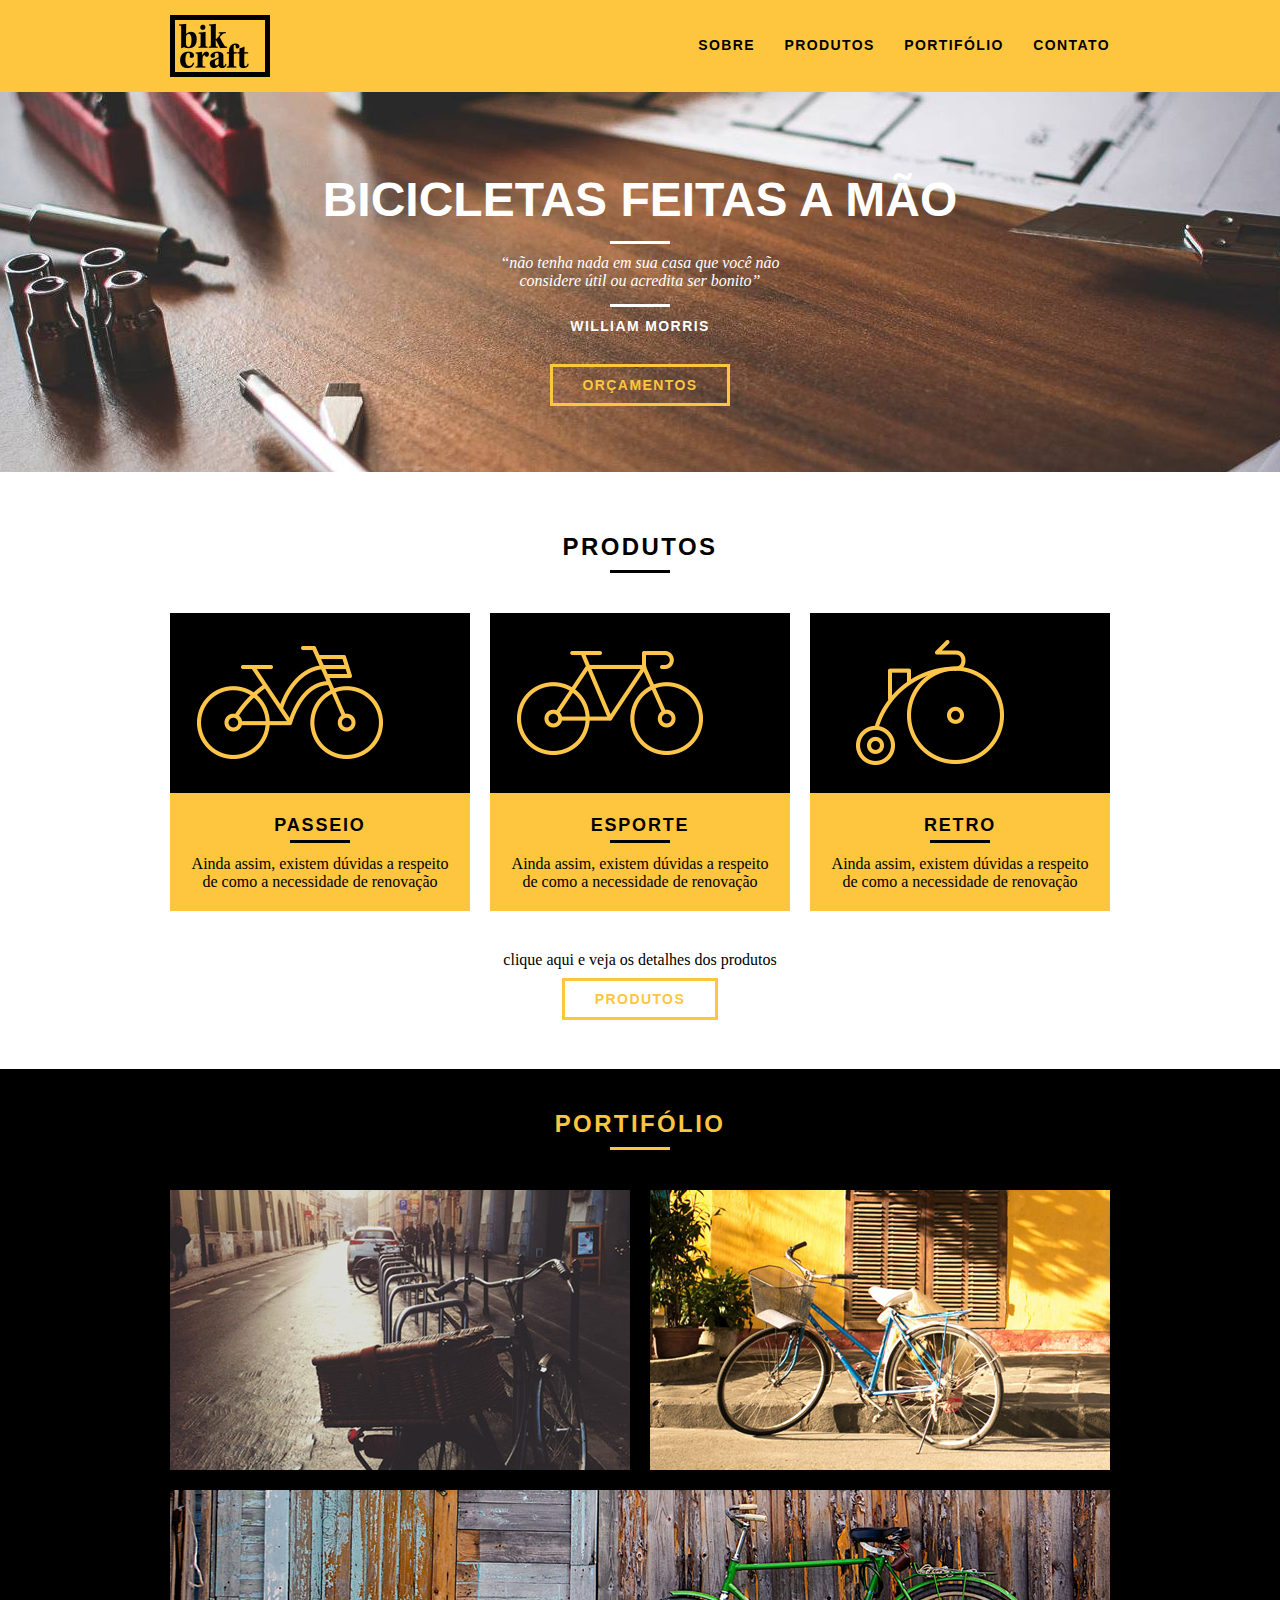
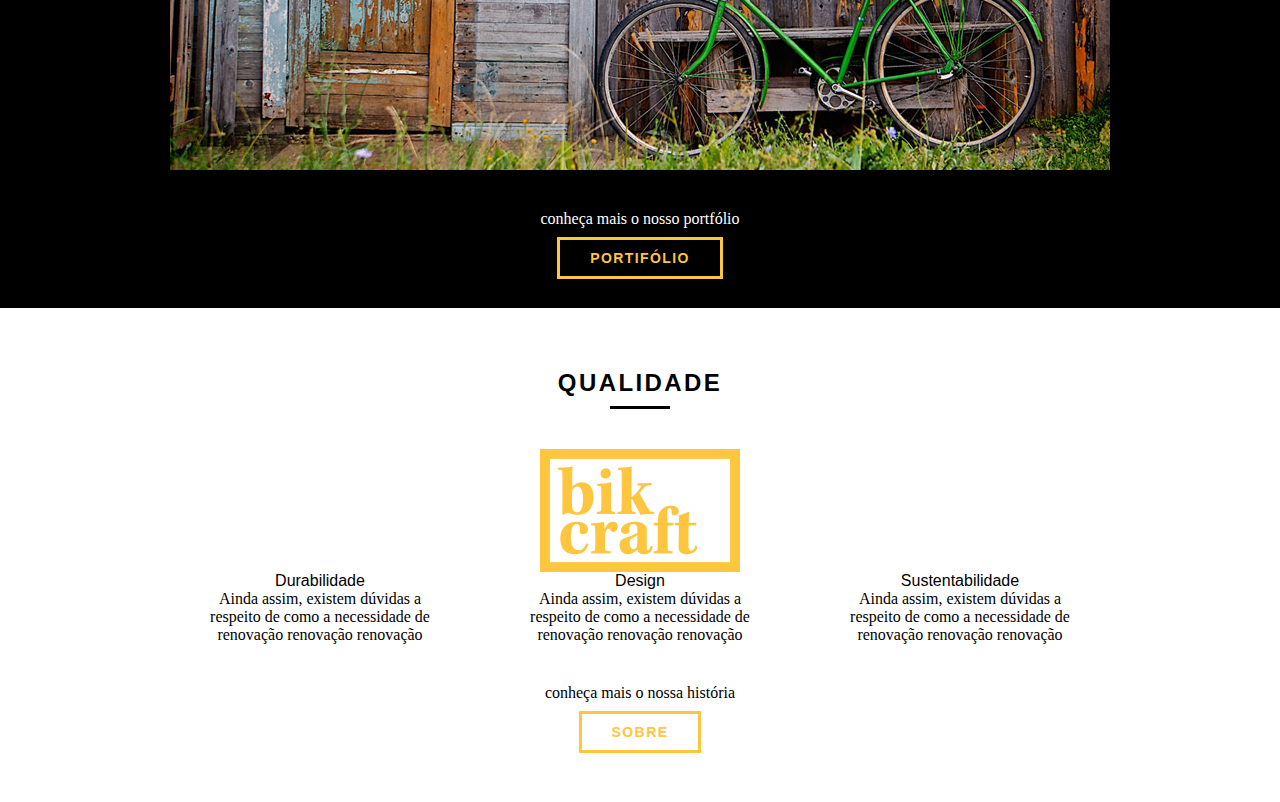
==== web/index.html @ 1501a3a7 "Primeira Coisa" ====
<!DOCTYPE html>
<html lang="pt-br">
	<head>
		<meta charset="utf-8">
		<title>Bikcraft</title>
		<link rel="stylesheet" href="css/normalize.css">
		<link rel="stylesheet" href="css/style.css">
		<link rel="stylesheet" href="css/reset.css">
		<link rel="stylesheet" href="css/grid.css">
	</head>
	<body>
		
		<header class="header">
			<div class="container">
				<a href="index.html" class="grid-4">
					<img src="img/bikcraft.png" alt="Bikcraft">
				</a>
				<nav class="grid-12 header_menu">
					<ul>
						<li><a href="sobre.html">Sobre</a></li>
						<li><a href="produtos.html">Produtos</a></li>
						<li><a href="portifolio.html">Portifólio</a></li>
						<li><a href="contato.html">Contato</a></li>
					</ul>
				</nav>
			</div>
		</header>

		<section class="introducao">  

			<div class="container">
				<h1>Bicicletas Feitas a Mão</h1>
				<blockquote class="quote-externo">
					<p>“não tenha nada em sua casa que você não considere útil ou acredita ser bonito”</p>
					<cite>WILLIAM MORRIS</cite>
				</blockquote>
				<a href="produtos.html" class="btn">Orçamentos</a>
			</div>
		</section>

		<section class="produtos">
			<div class="container">
			<h2 class="subtitulo">Produtos</h2>
			<ul class="produtos_lista">
				
				<li class="grid-1-3">
					<div class="produtos_icone">
						<img src="img/produtos/passeio.png" alt="Bikcraft Passeio">
					</div>
					<h3>Passeio</h3>
					<p>Ainda assim, existem dúvidas a respeito de como a necessidade de renovação</p>
				</li>
			
				<li class="grid-1-3">
					<div class="produtos_icone">
						<img src="img/produtos/esporte.png" alt="Bikcraft Esporte">
					</div>
					<h3>Esporte</h3>
					<p>Ainda assim, existem dúvidas a respeito de como a necessidade de renovação</p>
				</li>

				<li class="grid-1-3">
					<div class="produtos_icone">
						<img src="img/produtos/retro.png" alt="Bikcraft Retro">
					</div>
					<h3>Retro</h3>
					<p>Ainda assim, existem dúvidas a respeito de como a necessidade de renovação</p>
				</li>

			</ul>

			<div class="call">
				<p>clique aqui e veja os detalhes dos produtos</p>
				<a href="produtos.html" class="btn btn-preto">produtos</a>
			</div>

			</div>
		</section>
		<!-- Fecha Produto -->

		<section class="portfolio">
			<div class="container">
				<h2 class="subtitulo">Portifólio</h2>
				<ul class="portfolio_lista">
					<li class="grid-8"><img src="img/portfolio/retro.jpg" alt="Bicicleta Retro"></li>
					<li class="grid-8"><img src="img/portfolio/passeio.jpg" alt="Bicicleta Passeio"></li>
					<li class="grid-16"><img src="img/portfolio/esporte.jpg" alt="Bicicleta Esporte"></li>
				</ul>
				<div class="call">
					<p>conheça mais o nosso portfólio</p>
					<a href="portfolio.html" class="btn">Portifólio</a>
				</div>
			</div>
		</section>

		<section class="qualidade">
			<div class="container">
				<h2 class="subtitulo">Qualidade</h2>
				<img src="img/bikcraft-qualidade.png" alt="Bikcraft">
				<ul class="qualidade_lista">
					<li class="grid-1-3">
						<h3>Durabilidade</h3>
						<p>Ainda assim, existem dúvidas a respeito de como a necessidade de renovação renovação renovação</p>
					</li>
					<li class="grid-1-3">
						<h3>Design</h3>
						<p>Ainda assim, existem dúvidas a respeito de como a necessidade de renovação renovação renovação</p>
					</li>
					<li class="grid-1-3">
						<h3>Sustentabilidade</h3>
						<p>Ainda assim, existem dúvidas a respeito de como a necessidade de renovação renovação renovação</p>
					</li>
				</ul>
				<div class="call">
					<p>conheça mais o nossa história</p>
					<a href="sobre.html" class="btn btn-preto">Sobre</a>
				</div>
			</div>
		</section>

	</body>
</html>
---- web/css/style.css ----
/* Estilos Gerias*/

body{
	font-family: Arial, Helvetica, sans-serif;
}

p{
	font-family: Georgia, "Times New Roman", serif;
	font-size: 14px;
}

img {
	display: block;
}

.btn{
	border: 3px solid #fec63e;
	padding: 10px 30px; /* espaçamento */
	color: #fec63e;
	font-size: 14px;
	line-height: 20px;
	text-transform: uppercase;
	font-weight: bold;
	letter-spacing: .1em;
}

.btn:hover{
	color: white;
	border-color: white;
}

.btn.btn-preto:hover{
	color: #000;
	border-color: #000;
}

.subtitulo{
	font-size: 24px;
	line-height: 30px;
	font-weight: bold;
	letter-spacing: .1em;
	color: #000;
	text-transform: uppercase;
	text-align: center;
	margin-bottom: 40px;
}

.subtitulo:after {
	content: "";
	display: block;
	width: 60px;
	height: 3px;
	background: #000;
	margin: 8px auto;
}

/* Header*/

.header{
	position: fixed;
	width: 100%;
	top: 0;
	background: #fec63e; /* Amarelo  */
	padding: 15px 0;
	z-index: 10;

}

.header_menu{

	text-align: right;
	margin

}

.header_menu ul li{

	display: inline-block;
	margin-left: 25px;
	margin-top: 20px;

}

.header_menu ul li a{
	color: #000;
	font-weight: bold;
	text-transform: uppercase;
	letter-spacing: .1em;
	font-size: 14px;
	line-height: 20px;
	padding: 10px 0;

}
 .header_menu ul li a:hover{

 	color: #fff;
 }

/* Introdução*/

.introducao{
	width: 100%;
	height: 380px;
	background: url("../img/bg.jpg") no-repeat center; /* dois pontos e uma barra, volta uma pasta de um de vc esta */
	background-size: cover;
	margin-top: 92px;
	text-align: center;
	padding: 80px;
}

.introducao h1{

	font-size: 48px;
	color: #fff;
	font-weight: bold;
	text-transform: uppercase;

}

/* o ponto serve para conversar com uma classe criada no html*/
.quote-externo{

	max-width: 320px;
	margin: 0 auto;
	margin-bottom: 40px;
	color: white;

}

.quote-externo p{
	font-style: italic;

}
.quote-externo p:before, .quote-externo p:after {
	content: "";
	display: block;
	width: 60px;
	height: 3px;
	background: white;
	margin: 14px auto 10px auto;

}

.quote-externo cite{
	font-style: normal;
	font-weight: bold;
	font-size: 14px;
	letter-spacing: .1em;
	
}

.introducao .btn{
	margin-top: 40px;
}

/* Produtos */

.produtos {
	padding: 60px 0; 
}

.produtos_lista li{
	background:#fec63e;
	text-align: center;
}

.produtos_lista li h3{
	font-weight: bold;
	font-size: 18px;
	line-height: 25px;
	text-transform: uppercase;
	letter-spacing: .1em;
	margin-top: 20px;
}

.produtos_lista li h3:after{
	content: "";
	display: block;
	width: 60px;
	height: 3px;
	background: #000;
	margin: 2px auto;
}

.produtos_lista li p{
	padding: 10px 20px 20px 20px
	;
}

.produtos_icone{
	background: #000;
	padding: 20px;
}

.call{
	padding-top: 40px;
	text-align: center;
	clear: both;
}

.call p {
	margin-bottom: 20px;
}


/*	Portifólio */

.portfolio{
	width: 100%;
	background: #000;
	padding: 40px 0; 
}

.portfolio .subtitulo{
	color: #fec63e;
}

.portfolio .subtitulo:after{
	content: "";
	display: block;
	width: 60px;
	height: 3px;
	background: #fec63e;
	margin: 8px auto;
}

.portfolio_lista li:last-child{
	margin-top: 20px;
}

.portfolio .call p{
	color: #fff; 
}


/*	Qualidade */

.qualidade {
	padding: 60px 0;
}

.qualidade img{
	margin: 0 auto;
}

.qualidade_lista li{
	text-align: center;
	padding: 0 40px;
}
---- web/css/grid.css ----
*, *:before, *:after {
  -webkit-box-sizing: border-box; 
  -moz-box-sizing: border-box; 
  box-sizing: border-box;
}

.container {
	width: 960px;
	margin: 0 auto;
	padding: 0px;
	position: relative;
}

.container:after, .container:before {
	content: " ";
	display: table;
}

.container:after {
	clear: both;
}

.grid-1, .grid-2, .grid-3, .grid-4, .grid-5, .grid-6, .grid-7, .grid-8, .grid-9, .grid-10, .grid-11, .grid-12, .grid-13, .grid-14, .grid-15, .grid-16, .grid-1-3 {
	float: left;
	margin-left: 10px;
	margin-right: 10px;
}

.grid-1 	{width: 40px;}
.grid-2 	{width: 100px;}
.grid-3 	{width: 160px;}
.grid-4 	{width: 220px;}
.grid-5 	{width: 280px;}
.grid-6 	{width: 340px;}
.grid-7 	{width: 400px;}
.grid-8 	{width: 460px;}
.grid-9 	{width: 520px;}
.grid-10 	{width: 580px;}
.grid-11 	{width: 640px;}
.grid-12 	{width: 700px;}
.grid-13 	{width: 760px;}
.grid-14 	{width: 820px;}
.grid-15 	{width: 880px;}
.grid-16 	{width: 940px;}
.grid-1-3	{width: 300px;}
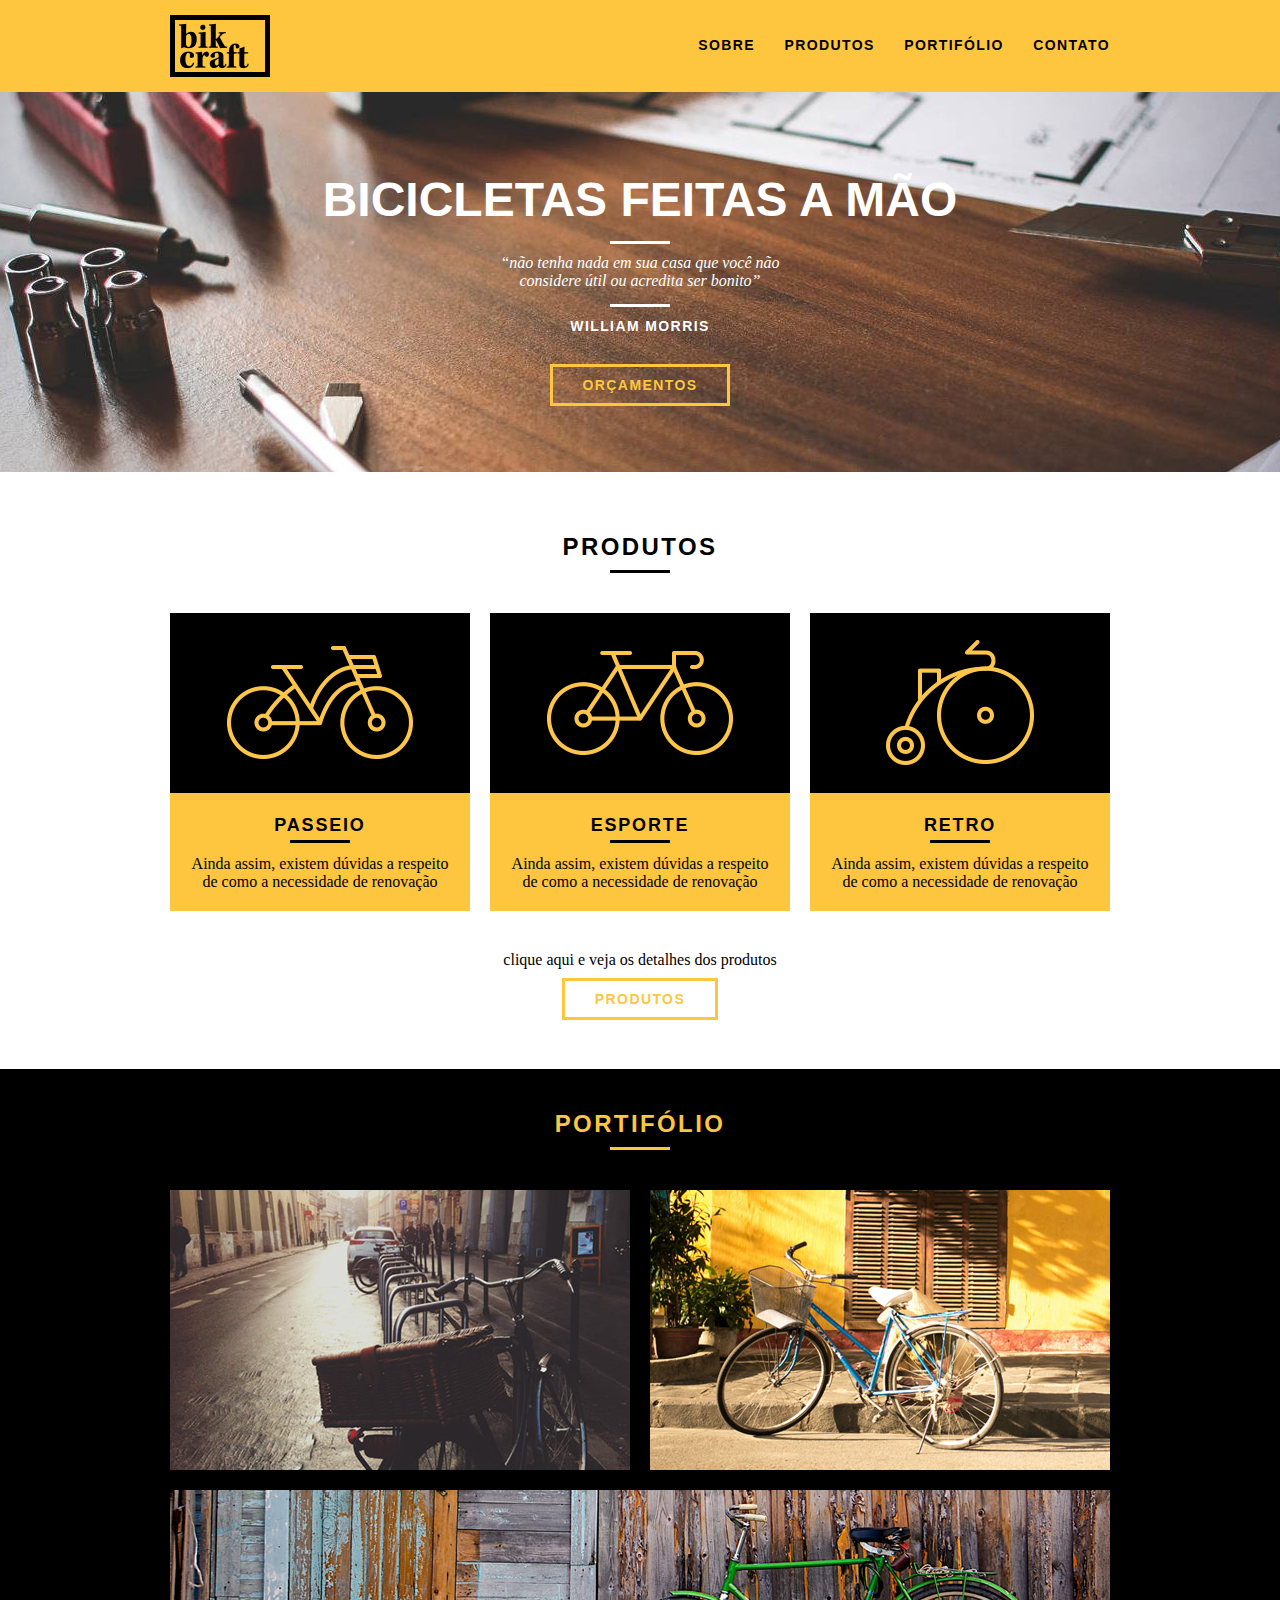
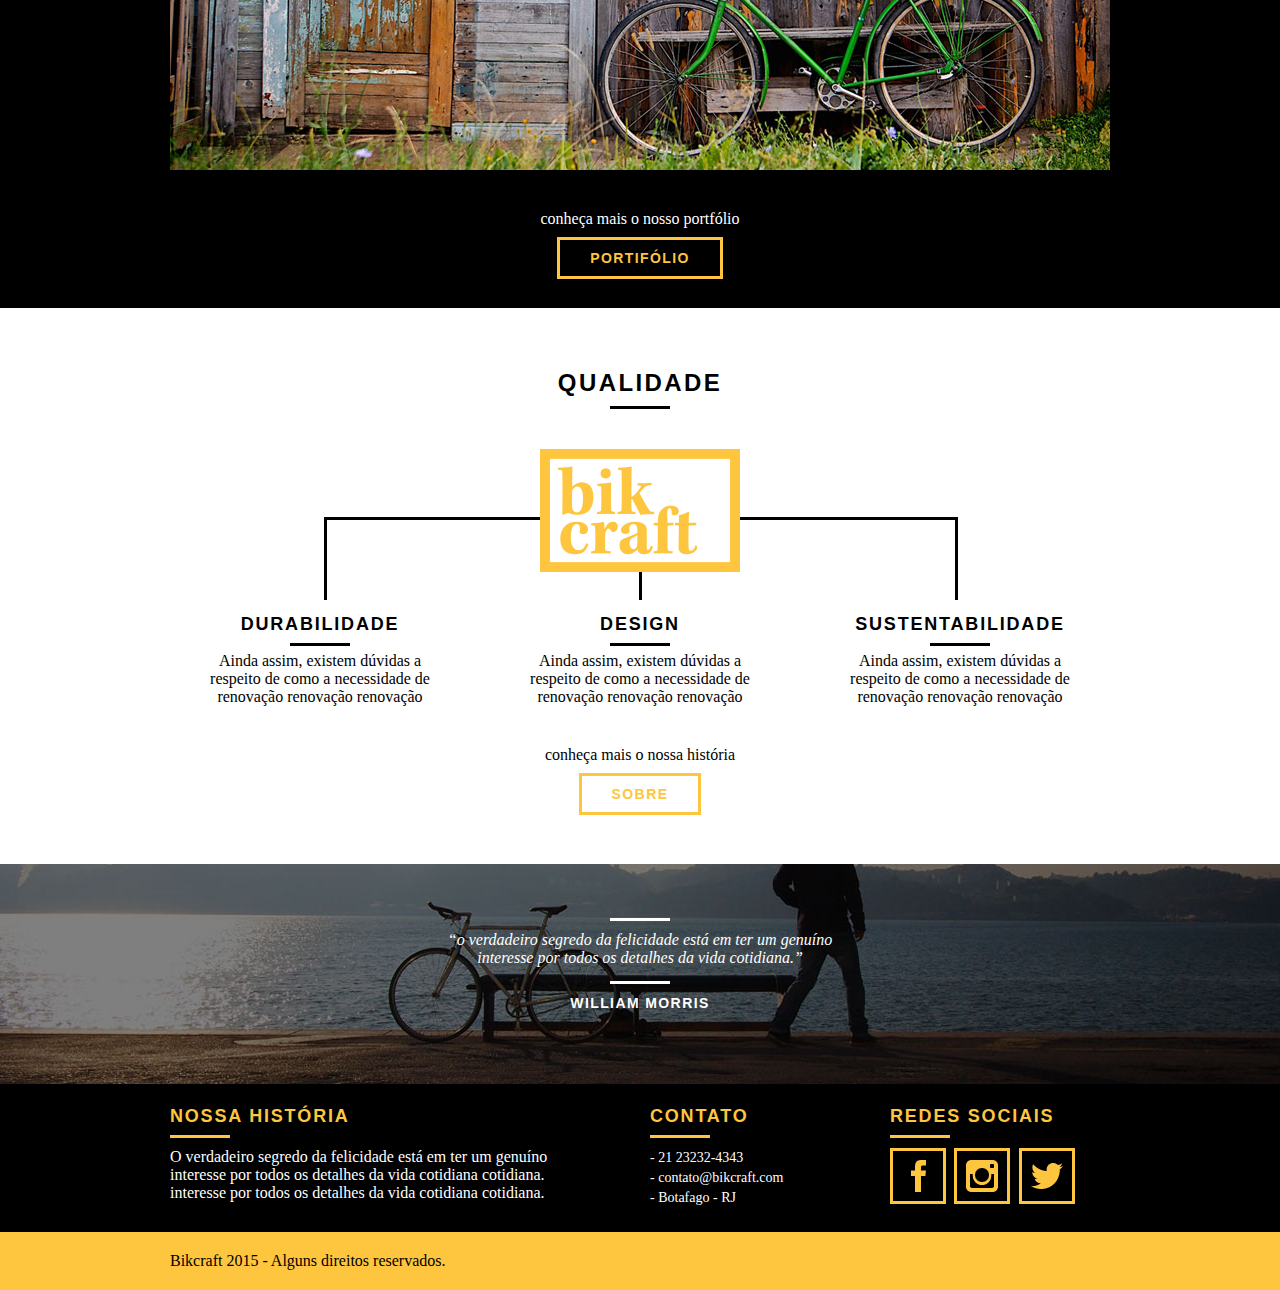
==== commit 15764ff2: "Add files via upload" ====
--- a/web/index.html
+++ b/web/index.html
@@ -7,6 +7,7 @@
 		<link rel="stylesheet" href="css/style.css">
 		<link rel="stylesheet" href="css/reset.css">
 		<link rel="stylesheet" href="css/grid.css">
+		<link rel="stylesheet" href="css/responsivo.css">
 	</head>
 	<body>
 		
@@ -118,6 +119,48 @@
 			</div>
 		</section>
 
+		<section class="quebra">
+			<div class="container">
+			<blockquote class="quote-externo">
+					<p>“o verdadeiro segredo da felicidade está em ter um genuíno interesse por todos os detalhes da vida cotidiana.”</p>
+					<cite>WILLIAM MORRIS</cite>
+				</blockquote>
+			</div>
+		</section>
+
+		<footer>
+			<div class="footer">
+				<div class="container">
+					<div class="grid-8 footer_historia">
+						<h3>Nossa História</h3>
+						<p>O verdadeiro segredo da felicidade está em ter um genuíno interesse por todos os detalhes da vida cotidiana cotidiana. interesse por todos os detalhes da vida cotidiana cotidiana.</p>
+					</div>
+					<div class="grid-4 footer_contato">
+						<h3>Contato</h3>
+						<ul>
+							<li>- 21 23232-4343</li>
+							<li>- contato@bikcraft.com</li>
+							<li>- Botafago - RJ</li>
+						</ul>
+					</div>
+					<div class="grid-4 footer_redes">
+						<h3>Redes Sociais</h3>
+						<ul>
+							<li><a href="http://facebook.com" target="_blank"></a><img src="img/redes-sociais/facebook.png"></a></li>
+							<li><a href="http://instagram.com" target="_blank"></a><img src="img/redes-sociais/instagram.png"></a></li>
+							<li><a href="http://twitter.com" target="_blank"></a><img src="img/redes-sociais/twitter.png"></a></li>
+						</ul>
+					</div>
+				</div>
+			</div>
+			<div class="copy">
+				<div class="container">
+					<p class="grid-16">Bikcraft 2015 - Alguns direitos reservados.</p>
+				</div>
+				
+			</div>
+		</footer>
+
 	</body>
 </html>
 
--- a/web/css/style.css
+++ b/web/css/style.css
@@ -11,6 +11,7 @@
 
 img {
 	display: block;
+	max-width: 100%;
 }
 
 .btn{
@@ -54,6 +55,25 @@
 	margin: 8px auto;
 }
 
+.subtitulo-interno{
+	font-size: 24px;
+	line-height: 30px;
+	font-weight: bold;
+	letter-spacing: .1em;
+	color: #000;
+	text-transform: uppercase;
+	margin-bottom: 20px;
+}
+
+.subtitulo-interno:after {
+	content: "";
+	display: block;
+	width: 60px;
+	height: 3px;
+	background: #000;
+	margin: 8px 0;
+}
+
 /* Header*/
 
 .header{
@@ -96,6 +116,11 @@
  	color: #fff;
  }
 
+ .header_menu ul li a.menu-ativo{
+
+ 	color: #fff;
+ }
+
 /* Introdução*/
 
 .introducao{
@@ -153,15 +178,45 @@
 	margin-top: 40px;
 }
 
+/*Introducao Interna*/
+
+.introducao-interna{
+	width: 100%;
+	height: 160px;
+	margin-top: 92px;
+	text-align: center;
+	background-size: cover;
+	color: #fff;
+	padding-top: 30px;
+}
+
+.introducao-interna h1{
+
+	font-size: 36px;
+	color: #fff;
+	font-weight: bold;
+	text-transform: uppercase;
+
+}
+
+.introducao-interna h1:after{
+	content: "";
+	display: block;
+	width: 60px;
+	height: 3px;
+	background: #fff;
+	margin: 6px auto 10px auto;
+}
+
 /* Produtos */
 
 .produtos {
 	padding: 60px 0; 
+	text-align: center;
 }
 
 .produtos_lista li{
 	background:#fec63e;
-	text-align: center;
 }
 
 .produtos_lista li h3{
@@ -192,6 +247,10 @@
 	padding: 20px;
 }
 
+.produtos_icone img{
+	margin: auto;
+}
+
 .call{
 	padding-top: 40px;
 	text-align: center;
@@ -239,16 +298,134 @@
 	padding: 60px 0;
 }
 
+.qualidade li:after{
+	content: "";
+	width: 634px;
+	height: 83px;
+	display: block;
+	background: url("../img/linhas.png") no-repeat center;
+	position: absolute;
+	top: 149px;
+	right: 162px;
+	z-index: -1;
+}
+
 .qualidade img{
 	margin: 0 auto;
 }
 
+.qualidade_lista{
+	padding-top: 20px;
+}
+
 .qualidade_lista li{
 	text-align: center;
 	padding: 0 40px;
 }
 
 
-
-
-
+.qualidade_lista li h3{
+	font-weight: bold;
+	font-size: 18px;
+	line-height: 25px;
+	text-transform: uppercase;
+	letter-spacing: .1em;
+	margin-top: 20px;
+}
+
+.qualidade_lista li h3:after{
+	content: "";
+	display: block;
+	width: 60px;
+	height: 3px;
+	background: #000;
+	margin: 6px auto;
+}
+
+/*	Quebra */
+
+.quebra{
+	width: 100%;
+	height: 220px;
+	background: url("../img/bg-footer.jpg") no-repeat center;
+	background-size: cover;
+	text-align: center;
+	padding-top: 40px;
+
+}
+
+.quebra .quote-externo{
+	max-width: 400px;
+
+}
+
+
+/*Footer*/
+
+.footer{
+	width: 100%;
+	background: #000;
+	color: #fff;
+	padding: 20px 0;
+
+}
+
+.footer h3{
+	font-size: 18px;
+	line-height: 25px;
+	color: #fec63e;
+	text-transform: uppercase;
+	letter-spacing: .1em;
+	font-weight: bold;
+}
+
+.footer h3:after{
+	content: "";
+	display: block;
+	width: 60px;
+	height: 3px;
+	background: #fec63e;
+	margin: 6px 0 10px 0;
+}
+
+.footer_historia {
+	padding-right: 40px;
+}
+
+.footer_contato ul li{
+	font-size: 14px;
+	line-height: 20px;
+	font-family: Georgia, "Times New Roman", serif;
+}
+
+.footer_redes ul li{
+	display: inline-block;
+	width:  50px;
+	height: 50px;
+	margin-right: 10px;
+	margin-bottom: 10px;
+}
+
+.footer_redes ul li a{
+	position: absolute;
+	border: 3px solid #fec63e;
+	display: block;
+	padding: 25px;
+}
+
+.footer_redes ul li img{
+	margin-left: 12px;
+	margin-top: 12px;
+}
+
+.footer_redes ul li a:hover{
+	border-color: #fff;
+}
+
+.copy{
+	width: 100%;
+	background: #fec63e;
+	padding: 20px 0;
+}
+
+
--- a/web/css/grid.css
+++ b/web/css/grid.css
@@ -42,4 +42,45 @@
 .grid-14 	{width: 820px;}
 .grid-15 	{width: 880px;}
 .grid-16 	{width: 940px;}
-.grid-1-3	{width: 300px;}+.grid-1-3	{width: 300px;}
+
+@media only screen and (min-width: 768px) and (max-width: 959px){
+	
+	.container {
+	width: 768px;
+	}
+
+.grid-1 	{width: 28px;}
+.grid-2 	{width: 76px;}
+.grid-3 	{width: 124px;}
+.grid-4 	{width: 172px;}
+.grid-5 	{width: 220px;}
+.grid-6 	{width: 268px;}
+.grid-7 	{width: 316px;}
+.grid-8 	{width: 364px;}
+.grid-9 	{width: 412px;}
+.grid-10 	{width: 460px;}
+.grid-11 	{width: 508px;}
+.grid-12 	{width: 556px;}
+.grid-13 	{width: 604px;}
+.grid-14 	{width: 652px;}
+.grid-15 	{width: 700px;}
+.grid-16 	{width: 748px;}
+.grid-1-3	{width: 236px;}
+
+}
+
+@media only screen and (max-width: 767px) {
+
+	.container {
+	width: 300px;
+	}
+.grid-1, .grid-2, .grid-3, .grid-4, .grid-5, .grid-6, .grid-7, .grid-8, .grid-9, .grid-10, .grid-11, .grid-12, .grid-13, .grid-14, .grid-15, .grid-16, .grid-1-3 {
+	width: 300px;
+	margin: 0 0 20px 0;
+	float: none;
+}
+
+}
+
+
--- a/web/css/responsivo.css
+++ b/web/css/responsivo.css
@@ -0,0 +1,53 @@
+
+/*Estilo para tablets*/
+@media only screen and (min-width: 768px) and (max-width: 959px){
+	
+
+}
+
+/*Estilo para tablets*/
+@media only screen and (max-width: 767px) {
+
+/*Header*/
+.header{
+	position: relative;
+	padding-bottom: 0px;
+}
+
+.header img{
+	margin: 0 auto 20px auto;
+}
+
+.header_menu{
+	text-align: center;
+}
+
+.header_menu ul li{
+	margin: 0 5px 5px 5px;
+}
+
+.header_menu ul li a{
+	color: #000;
+	border: 4px solid #000;
+	width: 135px;
+	display: block;
+	float: left;
+
+}
+
+.header_menu ul li a:hover{
+	border-color: #fff;
+}
+
+/*Introducao*/
+
+.introducao{
+	margin-top: 0px;
+	padding-top: 20px;
+	background: url("../img/bg-mobile.jpg") no-repeat center; /* dois pontos e uma barra, volta uma pasta de um de vc esta */
+	background-size: cover;
+}
+
+}
+
+
